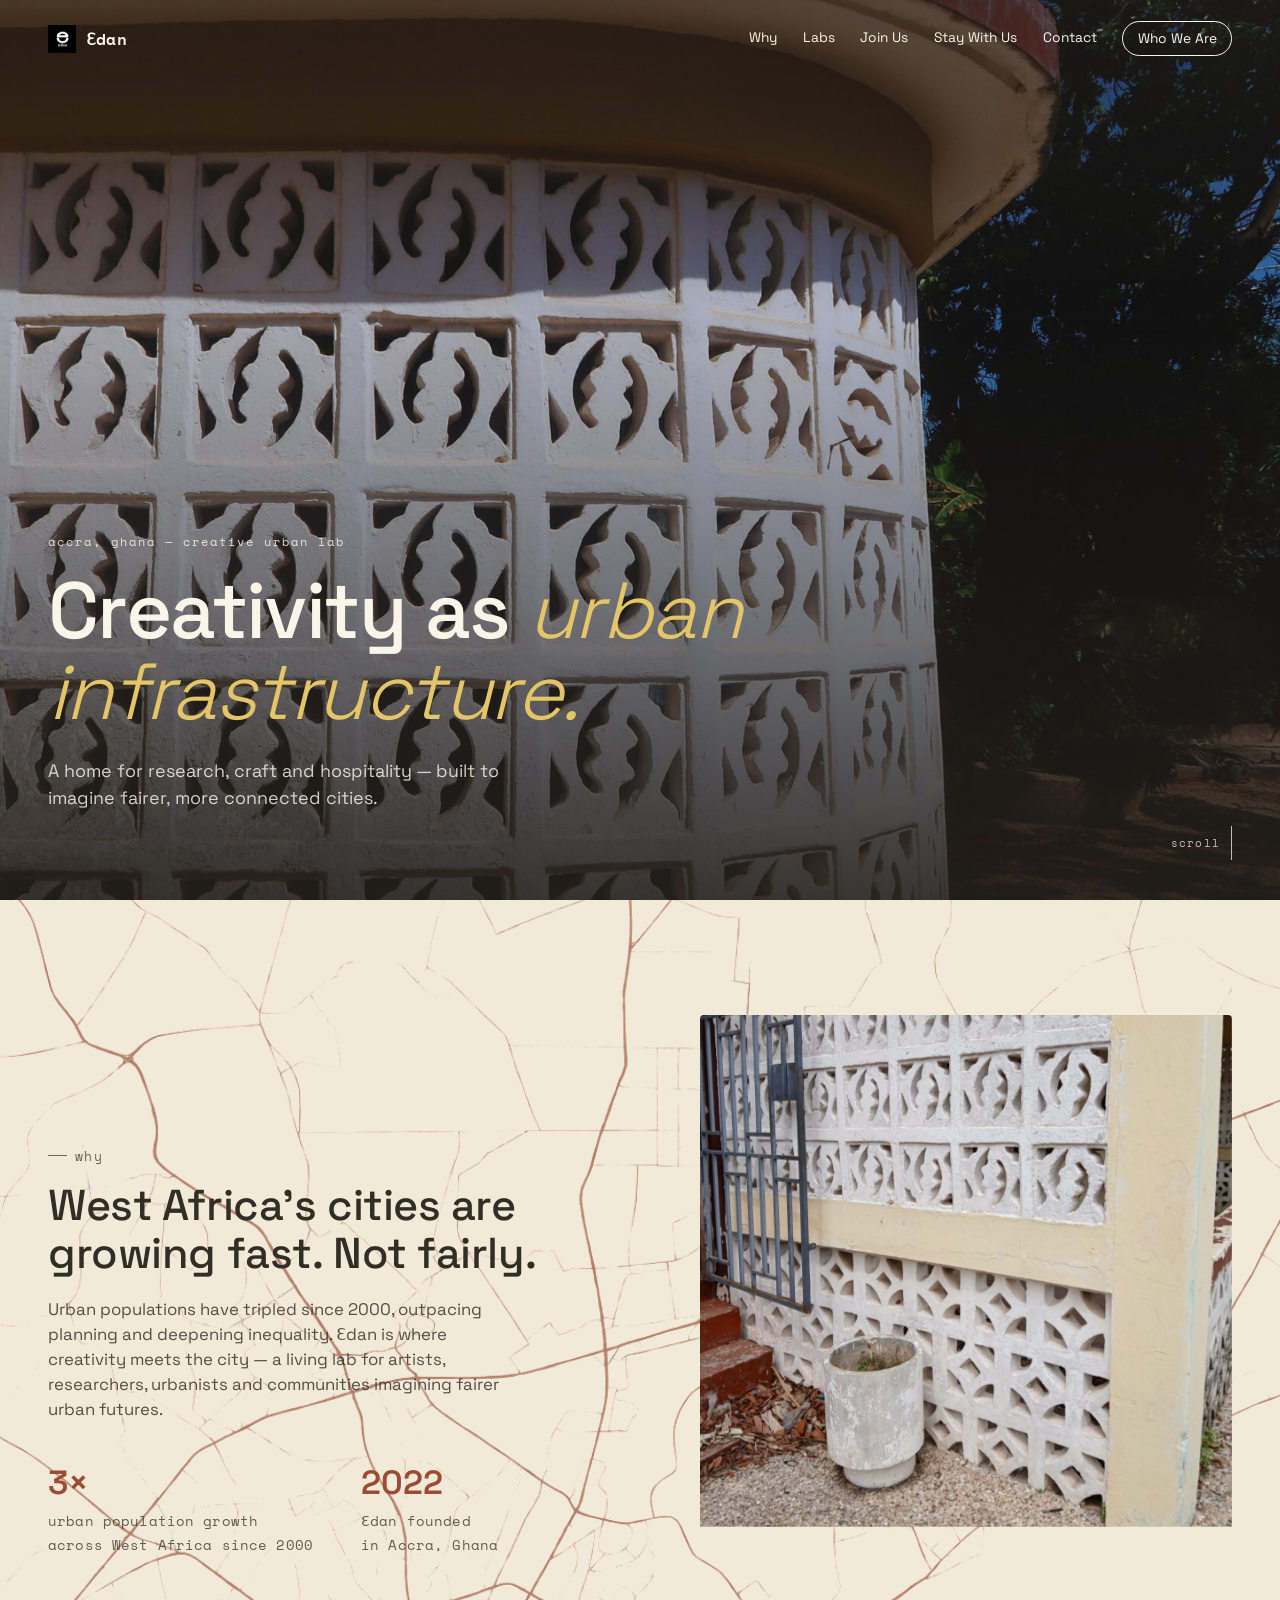
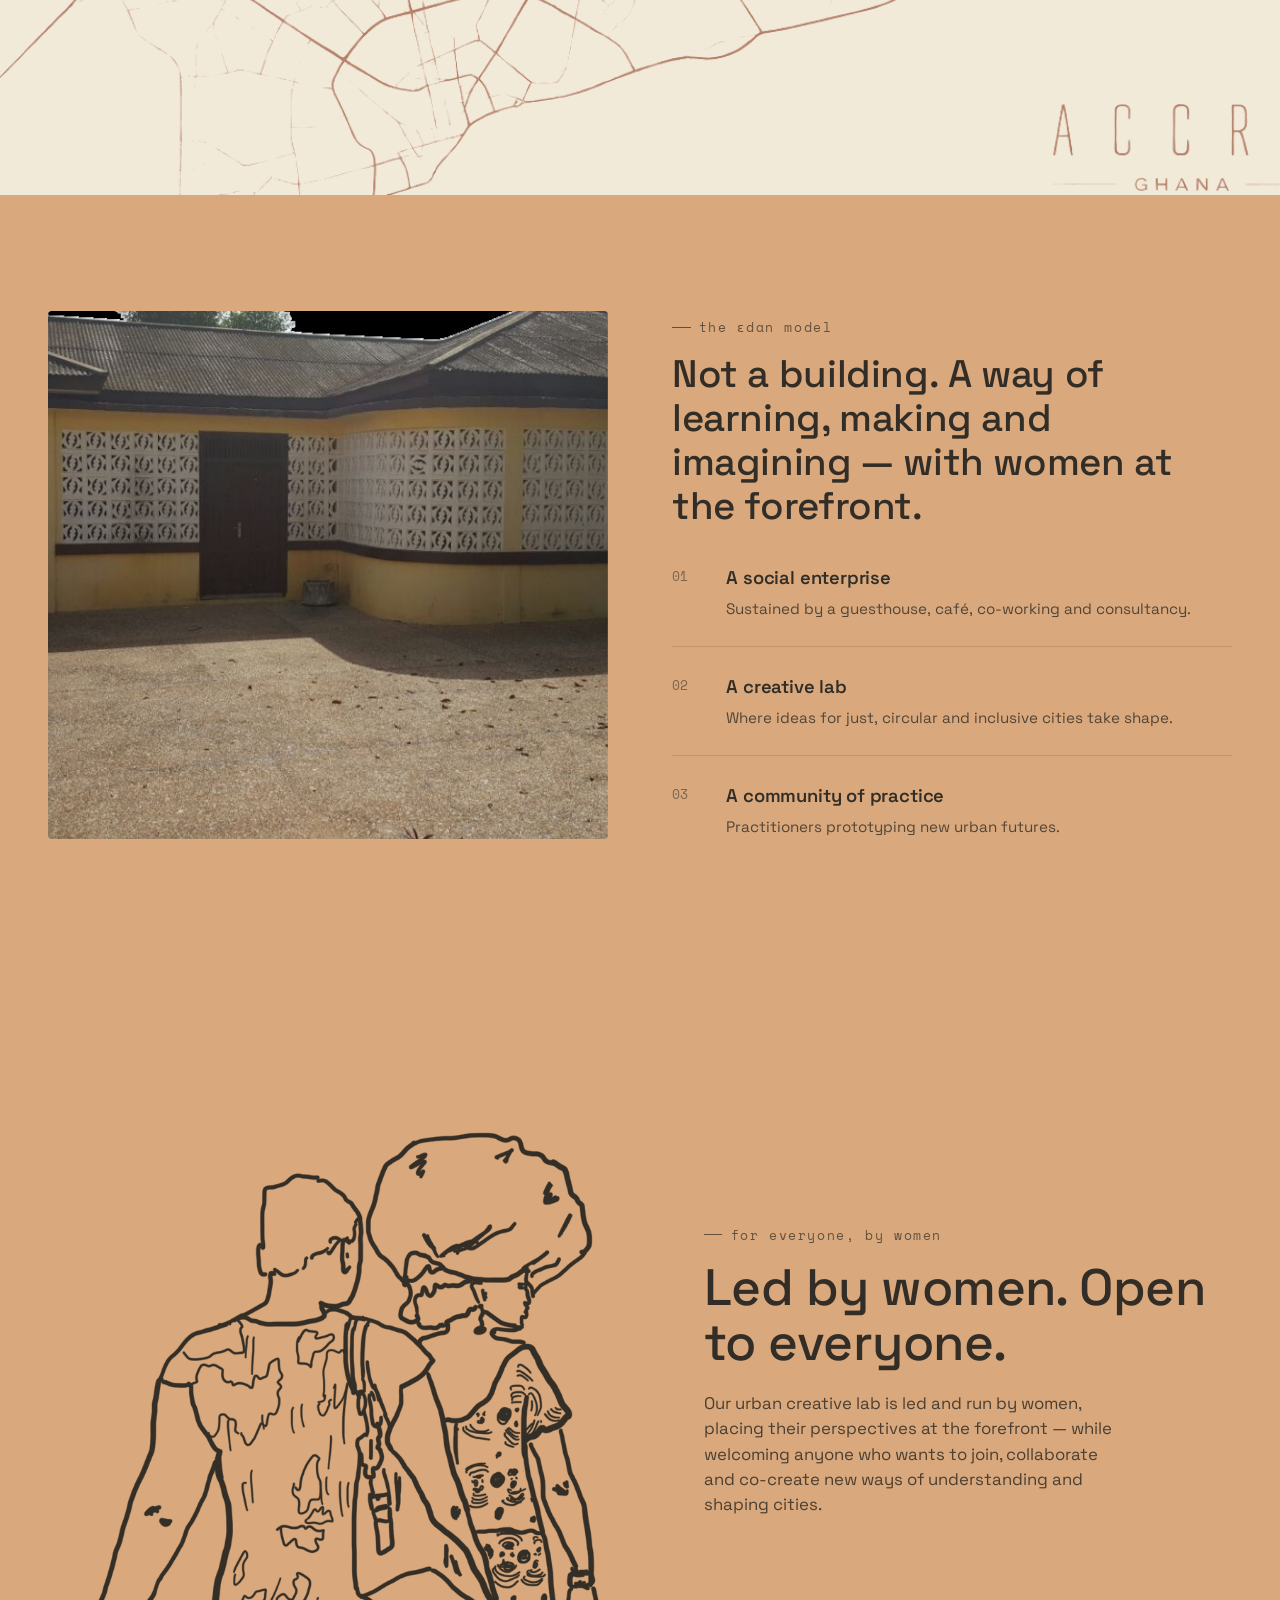
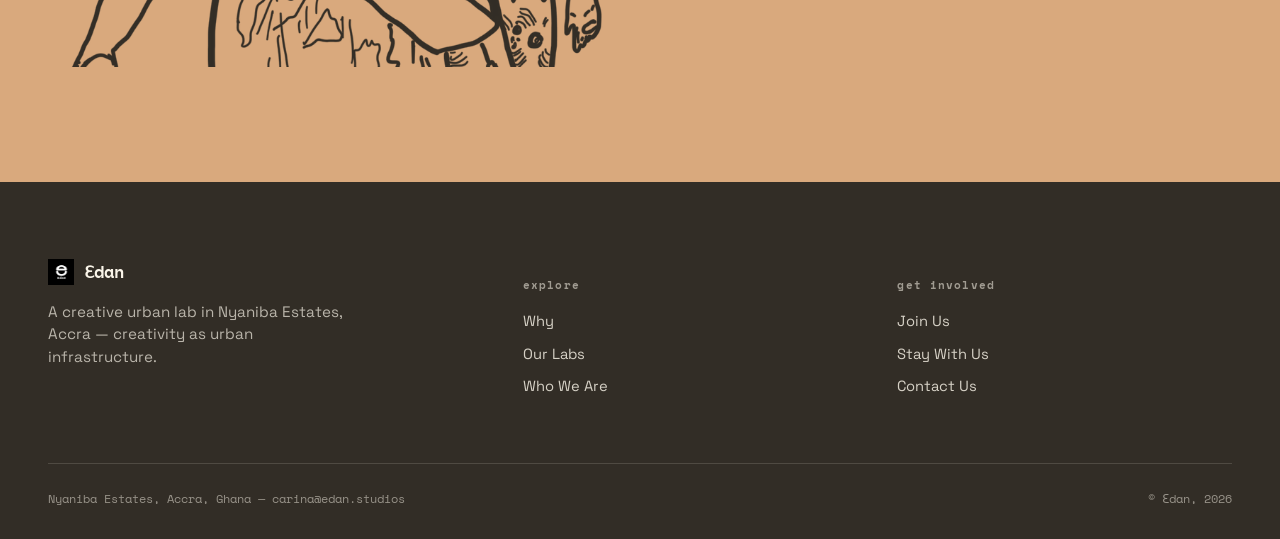
==== index.html @ fe87a318 "Edan" ====
<!DOCTYPE html>
<html lang="en">
<head>
<meta charset="UTF-8">
<meta name="viewport" content="width=device-width, initial-scale=1.0">
<title>Ɛdan — creative urban studio, Accra</title>
<meta name="description" content="Ɛdan is a creative urban lab in Accra, Ghana. Creativity as urban infrastructure.">
<link rel="stylesheet" href="styles.css">
</head>
<body>

  <!-- ============================================
       NAV
       ============================================ -->
  <header class="site-nav" id="siteNav">
    <a href="#top" class="nav-logo">
      <img src="images/logo.png" alt="">
      <span>Ɛdan</span>
    </a>

    <button class="nav-toggle" id="navToggle" aria-label="Open menu" aria-expanded="false">
      <span></span><span></span><span></span>
    </button>

    <nav class="nav-links" id="navLinks">
      <a href="index.html#why">Why</a>
      <a href="labs.html">Labs</a>
      <a href="get-involved.html">Join Us</a>
      <a href="stay.html">Stay With Us</a>
      <a href="contact.html">Contact</a>
      <a href="about.html" class="btn-small">Who We Are</a>
    </nav>
  </header>

  <!-- ============================================
       HERO
       ============================================ -->
  <section class="hero" id="top">
    <div class="hero-media" id="heroMedia">
      <img src="images/breeze-block-hero.jpg" alt="Detail of a white perforated concrete screen block wall at Ɛdan's building in Accra">
    </div>
    <div class="hero-scrim"></div>

    <div class="hero-content">
      <div class="hero-text-panel">
        <span class="hero-eyebrow">Accra, Ghana — creative urban lab</span>
        <h1 class="hero-title">Creativity as <em>urban infrastructure.</em></h1>
        <p class="hero-sub">A home for research, craft and hospitality — built to imagine fairer, more connected cities.</p>
      </div>
    </div>

    <div class="hero-scroll">
      <span>scroll</span>
      <span class="line"></span>
    </div>
  </section>

  <!-- ============================================
       WHY
       ============================================ -->
  <section class="section section-cotton" id="why">
    <div class="why-bg" aria-hidden="true">
      <img src="images/accra-map-lines.png" alt="">
    </div>
    <div class="wrap why-grid">
      <div class="why-content reveal">
        <span class="eyebrow">why</span>
        <h2>West Africa's cities are growing fast. Not fairly.</h2>
        <p>Urban populations have tripled since 2000, outpacing planning and deepening inequality. Ɛdan is where creativity meets the city — a living lab for artists, researchers, urbanists and communities imagining fairer urban futures.</p>

        <div class="stat-row">
          <div class="stat">
            <span class="num">3×</span>
            <span class="label">urban population growth<br>across West Africa since 2000</span>
          </div>
          <div class="stat">
            <span class="num">2022</span>
            <span class="label">Ɛdan founded<br>in Accra, Ghana</span>
          </div>
        </div>
      </div>

      <div class="why-image reveal reveal-delay-1">
        <img class="parallax-img" src="images/breeze-block-detail.jpg" alt="Close-up detail of Ɛdan's perforated concrete screen wall, worn by weather and time">
      </div>
    </div>
  </section>

  <!-- ============================================
       MODEL
       ============================================ -->
  <section class="section section-terracotta model-section" id="model">
    <div class="wrap model-layout">
      <div class="model-visual reveal">
        <img class="parallax-img" src="images/model-guesthouse.jpg" alt="Ɛdan's single-storey guesthouse building, its facade lined with white breeze-block screens">
      </div>

      <div class="model-content">
        <span class="eyebrow">the Ɛdan model</span>
        <h2>Not a building. A way of learning, making and imagining — with women at the forefront.</h2>

        <div class="pillars">
          <div class="pillar reveal reveal-delay-1">
            <span class="pillar-mark">01</span>
            <div>
              <h3>A social enterprise</h3>
              <p>Sustained by a guesthouse, café, co-working and consultancy.</p>
            </div>
          </div>
          <div class="pillar reveal reveal-delay-2">
            <span class="pillar-mark">02</span>
            <div>
              <h3>A creative lab</h3>
              <p>Where ideas for just, circular and inclusive cities take shape.</p>
            </div>
          </div>
          <div class="pillar reveal reveal-delay-3">
            <span class="pillar-mark">03</span>
            <div>
              <h3>A community of practice</h3>
              <p>Practitioners prototyping new urban futures.</p>
            </div>
          </div>
        </div>
      </div>
    </div>
  </section>

  <!-- ============================================
       WOMEN / FOR EVERYONE
       ============================================ -->
  <section class="section women-section" id="women">
    <div class="wrap women-grid">
      <div class="women-figure reveal">
        <img src="images/line-figures.png" alt="Line illustration of two women walking together, in the Ɛdan brand's hand-drawn gold linework style">
      </div>

      <div class="women-text reveal reveal-delay-1">
        <span class="eyebrow">for everyone, by women</span>
        <h2>Led by women. Open to everyone.</h2>
        <p>Our urban creative lab is led and run by women, placing their perspectives at the forefront — while welcoming anyone who wants to join, collaborate and co-create new ways of understanding and shaping cities.</p>
      </div>
    </div>
  </section>

  <footer class="site-footer">
    <div class="wrap">
      <div class="footer-top">
        <div>
          <div class="footer-brand">
            <img src="images/logo.png" alt="">
            <span>Ɛdan</span>
          </div>
          <p>A creative urban lab in Nyaniba Estates, Accra — creativity as urban infrastructure.</p>
        </div>

        <div class="footer-col">
          <h5>explore</h5>
          <a href="index.html#why">Why</a>
          <a href="labs.html">Our Labs</a>
          <a href="about.html">Who We Are</a>
        </div>

        <div class="footer-col">
          <h5>get involved</h5>
          <a href="get-involved.html">Join Us</a>
          <a href="stay.html">Stay With Us</a>
          <a href="contact.html">Contact Us</a>
        </div>
      </div>

      <div class="footer-bottom">
        <span>Nyaniba Estates, Accra, Ghana — carina@edan.studios</span>
        <span>© Ɛdan, 2026</span>
      </div>
    </div>
  </footer>

  <script src="script.js"></script>
</body>
</html>
---- styles.css ----
/* ============================================
   Ɛdan — homepage prototype
   Design tokens
   ============================================ */

@import url('https://fonts.googleapis.com/css2?family=Space+Grotesk:wght@300;400;500;600;700&family=Space+Mono:ital,wght@0,400;0,700;1,400&display=swap');

:root{
  /* colour — muted, earth-leaning, never pure white/black */
  --cotton:      #F2EAD9;   /* base page background */
  --cream:       #FAF5E9;   /* lightest surface, cards on dark sections */
  --terracotta:  #D9A97D;   /* dominant warm section field */
  --terracotta-deep: #C68F63;
  --clay:        #9C4B34;   /* roof-tile rust, sparing accent */
  --indigo:      #57647E;   /* faded indigo, cool counterpoint */
  --indigo-deep: #414C63;
  --mustard:     #E4C567;   /* soft accent, "WHY" / highlight */
  --ink:         #322D26;   /* body text, never pure black */
  --ink-soft:    #55503F;

  --font-display: 'Space Grotesk', sans-serif;
  --font-mono: 'Space Mono', monospace;

  --container: 1400px;
  --container-wide: 1680px;
  --gutter: clamp(1.25rem, 4vw, 3rem);

  --ease: cubic-bezier(.16,.84,.44,1);
}

*, *::before, *::after{ box-sizing: border-box; }

html{
  scroll-behavior: smooth;
}

@media (prefers-reduced-motion: reduce){
  html{ scroll-behavior: auto; }
  *{ animation-duration: 0.001ms !important; animation-iteration-count: 1 !important; transition-duration: 0.001ms !important; scroll-behavior: auto !important; }
}

body{
  margin: 0;
  background: var(--cotton);
  color: var(--ink);
  font-family: var(--font-display);
  font-weight: 400;
  line-height: 1.5;
  -webkit-font-smoothing: antialiased;
  overflow-x: hidden;
}

img{ max-width: 100%; display: block; }

a{ color: inherit; text-decoration: none; }

h1,h2,h3,h4{
  font-family: var(--font-display);
  font-weight: 500;
  margin: 0;
  letter-spacing: -0.01em;
}

p{ margin: 0; }

.eyebrow{
  font-family: var(--font-mono);
  font-size: 0.84rem;
  letter-spacing: 0.12em;
  text-transform: lowercase;
  opacity: 0.7;
  display: inline-flex;
  align-items: center;
  gap: 0.6em;
  margin-bottom: 1.1em;
}
.eyebrow::before{
  content: '';
  width: 1.4em;
  height: 1px;
  background: currentColor;
  display: inline-block;
}

.wrap{
  max-width: var(--container);
  margin: 0 auto;
  padding: 0 var(--gutter);
  position: relative;
}
.wrap.wrap-wide{ max-width: var(--container-wide); }

section{ position: relative; }

/* reveal-on-scroll */
.reveal{
  opacity: 0;
  transform: translateY(28px);
  transition: opacity 0.9s var(--ease), transform 0.9s var(--ease);
}
.reveal.in{
  opacity: 1;
  transform: translateY(0);
}
.reveal-delay-1{ transition-delay: .08s; }
.reveal-delay-2{ transition-delay: .16s; }
.reveal-delay-3{ transition-delay: .24s; }
.reveal-delay-4{ transition-delay: .32s; }

/* ============================================
   Nav
   ============================================ */
.site-nav{
  position: fixed;
  top: 0; left: 0; right: 0;
  z-index: 100;
  padding: 1.3rem var(--gutter);
  display: flex;
  align-items: center;
  justify-content: space-between;
  transition: background 0.4s var(--ease), padding 0.4s var(--ease), box-shadow .4s var(--ease);
}
.site-nav.scrolled{
  background: rgba(242,234,217,0.92);
  backdrop-filter: blur(10px);
  padding: 0.85rem var(--gutter);
  box-shadow: 0 1px 0 rgba(50,45,38,0.08);
}
.nav-logo{
  display: flex;
  align-items: center;
  gap: 0.6rem;
  font-family: var(--font-mono);
  font-weight: 700;
  font-size: 1rem;
  letter-spacing: 0.02em;
  color: var(--cream);
  transition: color .4s var(--ease);
}
.site-nav.scrolled .nav-logo{ color: var(--ink); }
.nav-logo img{ width: 28px; height: 28px; }

.nav-links{
  display: flex;
  align-items: center;
  gap: clamp(1rem, 2vw, 2.2rem);
  font-size: 0.86rem;
  color: var(--cream);
  transition: color .4s var(--ease);
}
.site-nav.scrolled .nav-links{ color: var(--ink-soft); }
.nav-links a{ position: relative; padding-bottom: 2px; }
.nav-links a::after{
  content:'';
  position: absolute; left:0; right:0; bottom: -2px;
  height: 1px; background: currentColor;
  transform: scaleX(0); transform-origin: left;
  transition: transform .35s var(--ease);
}
.nav-links a:hover::after{ transform: scaleX(1); }
.nav-links .btn-small{
  border: 1px solid currentColor;
  padding: 0.4rem 0.9rem;
  border-radius: 999px;
}
.nav-links .btn-small::after{ display:none; }

.nav-toggle{ display:none; }

/* ============================================
   Hero
   ============================================ */
.hero{
  height: 100svh;
  min-height: 560px;
  position: relative;
  display: flex;
  align-items: flex-end;
  overflow: hidden;
  background: var(--ink);
}
.hero-media{
  position: absolute;
  inset: -8% -4%;
  z-index: 0;
}
.hero-media img{
  width: 100%; height: 100%;
  object-fit: cover;
  will-change: transform;
}
.hero-scrim{
  position: absolute; inset: 0;
  background: linear-gradient(180deg, rgba(50,45,38,0.35) 0%, rgba(50,45,38,0.15) 35%, rgba(35,30,24,0.86) 100%);
  z-index: 1;
}
.hero-content{
  position: relative;
  z-index: 2;
  width: 100%;
  padding: 0 var(--gutter) clamp(3rem, 7vw, 5.5rem);
  color: var(--cream);
}
.hero-eyebrow{
  font-family: var(--font-mono);
  font-size: 0.78rem;
  letter-spacing: 0.16em;
  text-transform: lowercase;
  opacity: 0.85;
  margin-bottom: 1.2rem;
  display: block;
}
.hero-title{
  font-size: clamp(2.4rem, 6.2vw, 5.2rem);
  line-height: 1.02;
  font-weight: 500;
  max-width: 16ch;
  letter-spacing: -0.02em;
}
.hero-title em{
  font-style: italic;
  font-weight: 300;
  color: var(--mustard);
}
.hero-sub{
  margin-top: 1.6rem;
  max-width: 42ch;
  font-size: clamp(1rem, 1.4vw, 1.15rem);
  color: rgba(250,245,233,0.82);
}
.hero-scroll{
  position: absolute;
  right: var(--gutter);
  bottom: clamp(1.5rem, 4vw, 2.5rem);
  z-index: 2;
  display: flex;
  align-items: center;
  gap: 0.7rem;
  color: var(--cream);
  font-family: var(--font-mono);
  font-size: 0.7rem;
  letter-spacing: 0.1em;
  opacity: 0.75;
}
.hero-scroll .line{
  width: 1px; height: 34px;
  background: currentColor;
  position: relative;
  overflow: hidden;
}
.hero-scroll .line::after{
  content:'';
  position:absolute; left:0; top:-100%; width:100%; height:100%;
  background: var(--mustard);
  animation: scrollLine 2.1s ease-in-out infinite;
}
@keyframes scrollLine{
  0%{ top:-100%; }
  50%{ top:0; }
  100%{ top:100%; }
}

/* ============================================
   Motif layer (parallax decorative SVG)
   ============================================ */
.motif-layer{
  position: absolute;
  inset: -10% -10%;
  z-index: 0;
  pointer-events: none;
  will-change: transform;
  opacity: 0.5;
}
.motif-layer svg{ width: 100%; height: 100%; }

/* ============================================
   Generic section spacing
   ============================================ */
.section{
  padding: clamp(4.5rem, 9vw, 8rem) 0;
  overflow: hidden;
}
.section-cotton{ background: var(--cotton); }
.section-terracotta{ background: var(--terracotta); color: var(--ink); }
.section-ink{ background: var(--ink); color: var(--cream); }
.section-indigo{ background: var(--indigo); color: var(--cream); }

.section-head{
  max-width: 46rem;
  margin-bottom: clamp(2.5rem, 5vw, 4rem);
}
.section-head reveal{ margin: 0 auto; }
.section-head h2{
  font-size: clamp(1.8rem, 3.4vw, 2.7rem);
  line-height: 1.12;
}
.section-head p{
  margin-top: 1.1rem;
  font-size: 1.05rem;
  max-width: 42ch;
  opacity: 0.82;
}

/* ============================================
   Why section
   ============================================ */
.why-grid{
  display: grid;
  grid-template-columns: 1.05fr 0.95fr;
  gap: clamp(2rem, 5vw, 4rem);
  align-items: center;
}
.why-image{
  position: relative;
  border-radius: 4px;
  overflow: hidden;
  aspect-ratio: 4/5;
}
.why-image img{ width:100%; height:100%; object-fit: cover; }

/* reusable scroll-parallax treatment — add class="parallax-img" to any <img>
   inside a position:relative + overflow:hidden container to get this effect */
.parallax-img{
  position: absolute;
  inset: -12% 0;
  width: 100%;
  height: 124%;
  object-fit: cover;
  will-change: transform;
}
.stat-row{
  display: flex;
  gap: clamp(1.5rem, 4vw, 3rem);
  margin-top: 2.2rem;
  flex-wrap: wrap;
}
.stat{
  font-family: var(--font-mono);
}
.stat .num{
  display:block;
  font-family: var(--font-display);
  font-size: 2.1rem;
  font-weight: 600;
  color: var(--clay);
}
.stat .label{ font-size: 0.86rem; opacity: 0.75; letter-spacing: 0.01em; line-height: 1.4; }

.why-content h2{
  font-size: clamp(1.8rem, 3.4vw, 2.7rem);
  line-height: 1.12;
}
.why-content > p{
  margin-top: 1.2rem;
  font-size: 1.05rem;
  max-width: 42ch;
  opacity: 0.82;
}

.why-bg{
  position: absolute;
  inset: 0;
  z-index: 0;
  overflow: hidden;
  pointer-events: none;
}
.why-bg img{
  width: 100%;
  height: 100%;
  object-fit: cover;
  object-position: center;
  opacity: 0.6;
}
#why .wrap{ position: relative; z-index: 1; }

/* ============================================
   Model / pillars
   ============================================ */
.model-section{ position: relative; }

.model-layout{
  display: grid;
  grid-template-columns: 1fr 1fr;
  gap: clamp(2rem, 5vw, 4rem);
  align-items: stretch;
}

.model-visual{
  position: relative;
  overflow: hidden;
  border-radius: 4px;
  min-height: 420px;
  display: flex;
  align-items: center;
  justify-content: center;
}

.model-content h2{
  font-size: clamp(1.7rem, 3vw, 2.4rem);
  line-height: 1.15;
  margin-bottom: 2.2rem;
  max-width: 22ch;
}

.pillars{
  display: flex;
  flex-direction: column;
  gap: 1.6rem;
}
.pillar{
  display: grid;
  grid-template-columns: 2.4rem 1fr;
  gap: 1rem;
  padding-bottom: 1.6rem;
  border-bottom: 1px solid rgba(50,45,38,0.16);
}
.pillar:last-child{ border-bottom: none; padding-bottom: 0; }
.pillar-mark{
  font-family: var(--font-mono);
  font-size: 0.8rem;
  opacity: 0.55;
  padding-top: 0.2rem;
}
.pillar h3{ font-size: 1.15rem; font-weight: 600; margin-bottom: 0.4rem; }
.pillar p{ font-size: 0.95rem; opacity: 0.8; }

/* ============================================
   Labs
   ============================================ */
.labs-section{ background: var(--cotton); }
.lab-row{
  display: grid;
  grid-template-columns: 0.9fr 1.1fr;
  gap: clamp(2rem, 5vw, 4rem);
  align-items: center;
  padding: clamp(2.5rem, 5vw, 4rem) 0;
  border-top: 1px solid rgba(50,45,38,0.14);
  position: relative;
}
.lab-row:first-of-type{ border-top: none; }
.lab-row:nth-of-type(even) .lab-visual{ order: 2; }
.lab-index{
  font-family: var(--font-mono);
  font-size: 0.75rem;
  opacity: 0.5;
  margin-bottom: 0.8rem;
  display: block;
}
.lab-row h3{
  font-size: clamp(1.4rem, 2.4vw, 1.9rem);
  margin-bottom: 0.8rem;
}
.lab-row p{ font-size: 1rem; opacity: 0.8; max-width: 40ch; }
.lab-link{
  display: inline-flex;
  align-items: center;
  gap: 0.5rem;
  margin-top: 1.3rem;
  font-family: var(--font-mono);
  font-size: 0.8rem;
  border-bottom: 1px solid currentColor;
  padding-bottom: 2px;
}
.lab-visual{
  position: relative;
  aspect-ratio: 5/4;
  border-radius: 4px;
  overflow: hidden;
  background: var(--cream);
}
.lab-visual .motif-layer{ opacity: 0.9; inset: 0; }
.lab-visual .motif-inner{
  position: absolute; inset: 0;
  display: flex; align-items: center; justify-content: center;
}
.motif-num{
  font-family: var(--font-mono);
  font-size: clamp(3.5rem, 9vw, 5.5rem);
  font-weight: 700;
  color: var(--ink);
  opacity: 0.08;
}

/* Labs teaser grid (homepage only — full rows live on labs.html) */
.labs-teaser-grid{
  display: grid;
  grid-template-columns: repeat(4, 1fr);
  gap: 1.2rem;
  margin-bottom: 2rem;
}
.labs-teaser-item{
  display: block;
  padding: 1.5rem;
  border: 1px solid rgba(50,45,38,0.16);
  border-radius: 4px;
  transition: background 0.3s var(--ease), border-color 0.3s var(--ease);
}
.labs-teaser-item:hover{
  background: var(--cream);
  border-color: rgba(50,45,38,0.3);
}
.labs-teaser-mark{
  font-family: var(--font-mono);
  font-size: 0.75rem;
  opacity: 0.5;
  display: block;
  margin-bottom: 0.7rem;
}
.labs-teaser-item h4{ font-size: 1.05rem; margin-bottom: 0.4rem; }
.labs-teaser-item p{ font-size: 0.88rem; opacity: 0.75; }

/* ============================================
   Women / everyone
   ============================================ */
.women-section{
  background: var(--terracotta);
  position: relative;
}
.women-grid{
  display: grid;
  grid-template-columns: 1.15fr 1fr;
  align-items: center;
  gap: clamp(2rem, 5vw, 3rem);
}
.women-figure{
  position: relative;
  display: flex;
  justify-content: center;
}
.women-figure img{ width: 100%; }
.women-text h2{
  font-size: clamp(2rem, 4vw, 3.2rem);
  line-height: 1.08;
}
.women-text p{
  margin-top: 1.3rem;
  font-size: 1.05rem;
  max-width: 38ch;
  opacity: 0.85;
}

/* ============================================
   Spaces
   ============================================ */
.spaces-grid{
  display: grid;
  grid-template-columns: repeat(4, 1fr);
  gap: 1.1rem;
}
.space-card{
  position: relative;
  border-radius: 4px;
  overflow: hidden;
  aspect-ratio: 3/4;
  background: var(--ink);
}
.space-card img{
  width: 100%; height: 100%; object-fit: cover;
  transition: transform 1.1s var(--ease);
}
.space-card:hover img{ transform: scale(1.06); }
.space-card .space-scrim{
  position: absolute; inset: 0;
  background: linear-gradient(180deg, rgba(50,45,38,0) 40%, rgba(35,30,24,0.85) 100%);
}
.space-card .space-label{
  position: absolute; left: 0; right: 0; bottom: 0;
  padding: 1.1rem;
  color: var(--cream);
}
.space-card .space-label .tag{
  font-family: var(--font-mono);
  font-size: 0.68rem;
  opacity: 0.75;
  display:block;
  margin-bottom: 0.3rem;
}
.space-card .space-label h4{ font-size: 1.05rem; }

/* ============================================
   Circle — "we are circular by design"
   Base rules = safe simple mobile version.
   The elaborate editorial treatment (thread line, oversized
   type, overlapping detail photo) is desktop-only, in the
   min-width: 901px block below.
   ============================================ */
.circle-section{
  background: var(--ink);
  color: var(--cream);
}

.circle-wrap-v2{
  display: flex;
  flex-direction: column;
  gap: 2rem;
}

.circle-kicker{
  font-family: var(--font-mono);
  font-size: 0.78rem;
  letter-spacing: 0.12em;
  text-transform: lowercase;
  opacity: 0.6;
}

.circle-visual{ position: relative; }
.circle-photo{
  position: relative;
  aspect-ratio: 1/1;
  max-width: 320px;
  margin: 0 auto;
  border-radius: 50%;
  overflow: hidden;
}
.circle-photo img{
  width: 100%; height: 100%;
  object-fit: cover;
  filter: saturate(0.9) brightness(0.9);
}
.circle-photo-ring{ display: none; }
.circle-photo-detail{ display: none; }
.circle-thread{ display: none; }

.circle-heading{ text-align: center; }
.circle-heading .line-small{
  display: block;
  font-size: 1.1rem;
  opacity: 0.85;
}
.circle-heading .line-huge{
  display: block;
  font-size: clamp(2.6rem, 11vw, 3.6rem);
  font-weight: 600;
  color: var(--mustard);
  line-height: 1;
  margin: 0.15em 0;
}
.circle-heading .line-italic{ font-style: italic; font-weight: 300; }

.circle-manifesto{ text-align: center; margin-top: 1.4rem; }
.circle-manifesto p{
  font-size: 1.05rem;
  opacity: 0.85;
  margin-bottom: 0.35rem;
}

.circle-tagline{
  text-align: center;
  margin-top: 1.2rem;
  font-size: 0.95rem;
  font-style: italic;
  opacity: 0.65;
}

.circle-cta{
  text-align: center;
  margin-top: 1.6rem;
  font-family: var(--font-mono);
  font-size: 0.85rem;
  letter-spacing: 0.03em;
}
.circle-cta span{ color: var(--mustard); margin: 0 0.4em; }

/* ============================================
   Circle — desktop-only editorial treatment
   ============================================ */
@media (min-width: 901px){
  .circle-wrap-v2{
    position: relative;
    display: grid;
    grid-template-columns: 0.85fr 1.15fr;
    align-items: center;
    gap: 2rem;
    padding-top: 3rem;
  }
  .circle-kicker{
    position: absolute;
    top: 0; left: 0;
  }

  .circle-photo{
    max-width: 440px;
    margin: 0;
  }
  .circle-photo-ring{
    display: block;
    position: absolute;
    inset: -16px;
    width: calc(100% + 32px);
    height: calc(100% + 32px);
    pointer-events: none;
  }
  .circle-photo-ring circle{
    fill: none;
    stroke: var(--mustard);
    stroke-width: 1.4;
    stroke-dasharray: 2 7;
    opacity: 0.75;
  }
  .circle-photo-detail{
    display: block;
    position: absolute;
    width: 128px;
    height: 128px;
    object-fit: cover;
    border-radius: 6px;
    border: 4px solid var(--ink);
    bottom: -28px;
    right: 6%;
    transform: rotate(-5deg);
    box-shadow: 0 16px 28px rgba(20,16,12,0.4);
  }
  .circle-thread{
    display: block;
    position: absolute;
    top: -60px;
    left: 62%;
    width: 360px;
    height: 360px;
    pointer-events: none;
  }
  .circle-thread path{
    fill: none;
    stroke: var(--mustard);
    stroke-width: 1.1;
    opacity: 0.55;
  }
  .circle-thread text{
    font-family: var(--font-mono);
    font-size: 7px;
    letter-spacing: 0.05em;
    fill: var(--mustard);
    opacity: 0.85;
  }

  .circle-copy{
    position: relative;
    z-index: 2;
    margin-left: -70px;
  }
  .circle-heading{ text-align: left; }
  .circle-heading .line-small{ font-size: 1.35rem; }
  .circle-heading .line-huge{
    font-size: clamp(4.5rem, 8.5vw, 7rem);
    margin: 0.05em 0;
  }
  .circle-manifesto{ text-align: left; margin-top: 1.8rem; }
  .circle-manifesto p{ font-size: 1.2rem; }
  .circle-tagline{ text-align: left; margin-top: 1.4rem; font-size: 1rem; }
  .circle-cta{ text-align: left; margin-top: 1.8rem; font-size: 0.9rem; }
}

/* ============================================
   Doorways / get involved
   ============================================ */
.doors-grid{
  display: grid;
  grid-template-columns: repeat(3, 1fr);
  gap: 1px;
  background: rgba(50,45,38,0.14);
  border: 1px solid rgba(50,45,38,0.14);
}
.door-card{
  background: var(--cotton);
  padding: clamp(1.6rem, 3vw, 2.2rem);
  min-height: 190px;
  display: flex;
  flex-direction: column;
  justify-content: space-between;
  transition: background 0.35s var(--ease);
}
.door-card:hover{ background: var(--cream); }
.door-card .door-top{
  display: flex;
  justify-content: space-between;
  align-items: flex-start;
}
.door-card .door-mark{
  font-family: var(--font-mono);
  font-size: 0.7rem;
  opacity: 0.5;
}
.door-card .door-arrow{
  font-size: 1.1rem;
  transition: transform 0.3s var(--ease);
}
.door-card:hover .door-arrow{ transform: translate(3px,-3px); }
.door-card h4{ font-size: 1.15rem; margin-top: 1.4rem; }
.door-card p{ font-size: 0.88rem; opacity: 0.72; margin-top: 0.5rem; }
.door-card .door-tag{
  font-family: var(--font-mono);
  font-size: 0.66rem;
  opacity: 0.55;
  margin-top: 0.9rem;
  display: block;
}

/* ============================================
   Founder / community
   ============================================ */
.founder-section{
  background: var(--terracotta-deep);
}
.founder-layout{
  display: grid;
  grid-template-columns: 0.7fr 1.3fr;
  gap: clamp(2rem, 5vw, 4rem);
  align-items: center;
}
.founder-photo{
  position: relative;
  aspect-ratio: 1/1;
  border-radius: 4px;
  overflow: hidden;
  background: var(--ink);
}
.founder-photo img{
  width: 100%; height: 100%; object-fit: cover;
  object-position: top center;
}
.founder-text .eyebrow{ opacity: 0.7; }
.founder-text h2{ font-size: clamp(1.7rem, 3vw, 2.3rem); }
.founder-text p{ margin-top: 1.1rem; font-size: 1.02rem; max-width: 50ch; opacity: 0.85; }

.friends-strip{
  margin-top: clamp(3rem, 6vw, 4.5rem);
  padding-top: clamp(2rem, 4vw, 2.5rem);
  border-top: 1px solid rgba(50,45,38,0.18);
}
.friends-strip .eyebrow{ opacity: 0.6; }
.friends-list{
  display: flex;
  flex-wrap: wrap;
  gap: 0.6rem 1rem;
  font-family: var(--font-mono);
  font-size: 0.82rem;
  opacity: 0.75;
}
.friends-list span::after{
  content: '·';
  margin-left: 1rem;
  opacity: 0.5;
}
.friends-list span:last-child::after{ content: none; }

/* ============================================
   Footer
   ============================================ */
.site-footer{
  background: var(--ink);
  color: var(--cream);
  padding: clamp(3rem, 6vw, 5rem) 0 2rem;
}
.footer-top{
  display: grid;
  grid-template-columns: 1.3fr 1fr 1fr;
  gap: 2.5rem;
  padding-bottom: clamp(2.5rem, 5vw, 3.5rem);
  border-bottom: 1px solid rgba(250,245,233,0.14);
}
.footer-brand{
  display: flex;
  align-items: center;
  gap: 0.6rem;
  font-family: var(--font-mono);
  font-weight: 700;
  font-size: 1.05rem;
  margin-bottom: 1rem;
}
.footer-brand img{ width: 26px; height: 26px; }
.footer-top p{ opacity: 0.68; font-size: 0.95rem; max-width: 30ch; }
.footer-col h5{
  font-family: var(--font-mono);
  font-size: 0.7rem;
  letter-spacing: 0.1em;
  opacity: 0.55;
  margin-bottom: 1rem;
  text-transform: lowercase;
}
.footer-col a, .footer-col p{
  display: block;
  font-size: 0.92rem;
  opacity: 0.82;
  margin-bottom: 0.65rem;
}
.footer-col a:hover{ opacity: 1; text-decoration: underline; }
.footer-bottom{
  display: flex;
  justify-content: space-between;
  padding-top: 1.6rem;
  font-family: var(--font-mono);
  font-size: 0.72rem;
  opacity: 0.5;
  flex-wrap: wrap;
  gap: 0.6rem;
}

/* ============================================
   Pricing cards (Join Us)
   ============================================ */
.pricing-grid{
  display: grid;
  grid-template-columns: repeat(2, 1fr);
  gap: clamp(1.2rem, 2.5vw, 1.8rem);
  max-width: 44rem;
  margin: 0 auto;
}
.pricing-card{
  background: var(--cream);
  border: 1px solid rgba(50,45,38,0.16);
  border-radius: 4px;
  padding: clamp(1.4rem, 2.5vw, 1.8rem);
}
.pricing-card h3{ font-size: 1.15rem; font-weight: 600; margin-bottom: 0.3rem; text-transform: lowercase; }
.pricing-card .price{
  font-family: var(--font-display);
  font-size: 1.85rem;
  font-weight: 600;
  color: var(--clay);
  line-height: 1;
  margin-top: 0.6rem;
  display: block;
}
.pricing-card .price-period{
  font-family: var(--font-mono);
  font-size: 0.75rem;
  opacity: 0.6;
  display: block;
  margin-bottom: 1rem;
}
.pricing-card .desc{ font-size: 0.88rem; line-height: 1.6; opacity: 0.8; margin-bottom: 1.3rem; }
.pricing-card .btn-signup{
  display: inline-block;
  border: 1px solid var(--ink);
  padding: 0.6rem 1.3rem;
  border-radius: 999px;
  font-family: var(--font-mono);
  font-size: 0.78rem;
  margin-bottom: 1.3rem;
  transition: background 0.3s var(--ease), color 0.3s var(--ease);
}
.pricing-card .btn-signup:hover{ background: var(--ink); color: var(--cream); }
.pricing-card .perks{
  border-top: 1px solid rgba(50,45,38,0.14);
  padding-top: 0.9rem;
  list-style: none;
  margin: 0;
}
.pricing-card .perks li{
  font-size: 0.84rem;
  opacity: 0.82;
  margin-bottom: 0.45rem;
  padding-left: 1.2rem;
  position: relative;
}
.pricing-card .perks li::before{
  content: '✓';
  position: absolute;
  left: 0;
  color: var(--clay);
}
.pricing-head{
  max-width: 30rem;
  margin-left: auto;
  margin-right: auto;
  margin-bottom: clamp(2rem, 4vw, 3rem);
  text-align: center;
}
.pricing-head .eyebrow{ display: flex; justify-content: center; }
.pricing-head h2{ font-size: clamp(1.5rem, 2.2vw, 2rem); }

/* Access list (bulleted, Join Us / info pages) */
.access-list{ list-style: none; margin: 0; padding: 0; max-width: 42rem; }
.access-list li{
  font-size: 1rem;
  opacity: 0.85;
  margin-bottom: 1rem;
  padding-left: 1.4rem;
  position: relative;
  line-height: 1.6;
}
.access-list li::before{
  content: '•';
  position: absolute;
  left: 0;
  color: var(--clay);
}
/* Prose block — plain paragraphs of body copy, reused across info pages */
.prose-block{
  font-size: 1.02rem;
  line-height: 1.75;
  opacity: 0.88;
  max-width: 42rem;
}
.prose-block p{ margin-bottom: 1.2rem; }
.prose-block p:last-child{ margin-bottom: 0; }

.note-italic{
  margin-top: 2rem;
  opacity: 0.8;
  max-width: 42rem;
  font-style: italic;
}

.page-top-padding{ padding-top: clamp(7rem, 12vw, 10rem); }

/* Full-bleed image — breaks out of .wrap's max-width/padding to run edge to edge */
.full-bleed-image{
  width: 100%;
  height: clamp(240px, 32vw, 440px);
  overflow: hidden;
  margin-bottom: clamp(2.5rem, 5vw, 4rem);
}
.full-bleed-image img{
  width: 100%;
  height: 100%;
  object-fit: cover;
  object-position: center 35%;
  display: block;
}

/* ============================================
   Collage hero — hand-drawn linework + real photo overlapping,
   echoing the client's own established visual signature
   ============================================ */
.collage-hero{
  position: relative;
  max-width: 480px;
  aspect-ratio: 4/3.4;
}
.collage-hero svg{
  position: absolute;
  inset: 0;
  width: 100%;
  height: 100%;
}
.collage-photo-inset{
  position: absolute;
  width: 54%;
  aspect-ratio: 3/4;
  object-fit: cover;
  top: 22%;
  left: 18%;
  border: 6px solid var(--cream);
  box-shadow: 0 20px 36px rgba(20,16,12,0.35);
}

/* ============================================
   Responsive
   ============================================ */
@media (max-width: 900px){
  .why-grid, .women-grid, .founder-layout, .model-layout{
    grid-template-columns: 1fr;
  }
  .why-image{ order: -1; }
  .model-visual{ order: -1; min-height: 280px; }
  .founder-photo{ max-width: 260px; }
  .lab-row{ grid-template-columns: 1fr; }
  .lab-row:nth-of-type(even) .lab-visual{ order: -1; }
  .spaces-grid{ grid-template-columns: repeat(2, 1fr); }
  .doors-grid{ grid-template-columns: repeat(2, 1fr); }
  .footer-top{ grid-template-columns: 1fr 1fr; row-gap: 2rem; }
  .labs-teaser-grid{ grid-template-columns: repeat(2, 1fr); }
  .pricing-grid{ grid-template-columns: 1fr; max-width: 24rem; }
}

@media (max-width: 620px){
  .nav-links{
    position: fixed;
    top: 0; right: 0;
    height: 100vh;
    width: 100%;
    background: var(--ink);
    color: var(--cream) !important;
    flex-direction: column;
    justify-content: center;
    align-items: center;
    padding: 2rem;
    gap: 2.4rem;
    font-size: 1.25rem;
    transform: translateX(100%);
    transition: transform .5s var(--ease);
    z-index: 90;
  }
  .nav-links.open{ transform: translateX(0); }
  /* mobile menu is always dark + cream text, regardless of scroll state on the page behind it */
  .site-nav.scrolled .nav-links{ color: var(--cream); }
  .nav-toggle{
    display: block;
    z-index: 101;
    background: none;
    border: none;
    color: var(--cream);
    width: 26px; height: 20px;
    position: relative;
    cursor: pointer;
  }
  .site-nav.scrolled .nav-toggle{ color: var(--ink); }
  /* while the mobile menu is open, the bar behind it must never switch to the scrolled/cream look */
  .site-nav.menu-open{ background: transparent !important; box-shadow: none !important; }
  .site-nav.menu-open .nav-logo,
  .site-nav.menu-open .nav-toggle{ color: var(--cream) !important; }
  .nav-toggle span{
    position: absolute; left:0; right:0; height:1.5px; background: currentColor;
    transition: transform .3s var(--ease), opacity .3s var(--ease);
  }
  .nav-toggle span:nth-child(1){ top:0; }
  .nav-toggle span:nth-child(2){ top:50%; transform: translateY(-50%); }
  .nav-toggle span:nth-child(3){ bottom:0; }
  .nav-toggle.open span:nth-child(1){ transform: translateY(9px) rotate(45deg); }
  .nav-toggle.open span:nth-child(2){ opacity: 0; }
  .nav-toggle.open span:nth-child(3){ transform: translateY(-9px) rotate(-45deg); }

  .spaces-grid{ grid-template-columns: 1fr 1fr; }
  .doors-grid{ grid-template-columns: 1fr; }
  .footer-top{ grid-template-columns: 1fr; }
  .labs-teaser-grid{ grid-template-columns: 1fr; }

  /* hero: centered content instead of bottom-anchored, needs its own contrast treatment */
  .hero{ align-items: center; }
  .hero-content{ padding-bottom: 0; }
  .hero-scrim{
    background: radial-gradient(120% 90% at 50% 48%, rgba(35,30,24,0.55) 0%, rgba(35,30,24,0.3) 55%, rgba(35,30,24,0.18) 100%);
  }
  .hero-media img{ opacity: 0.55; }
}
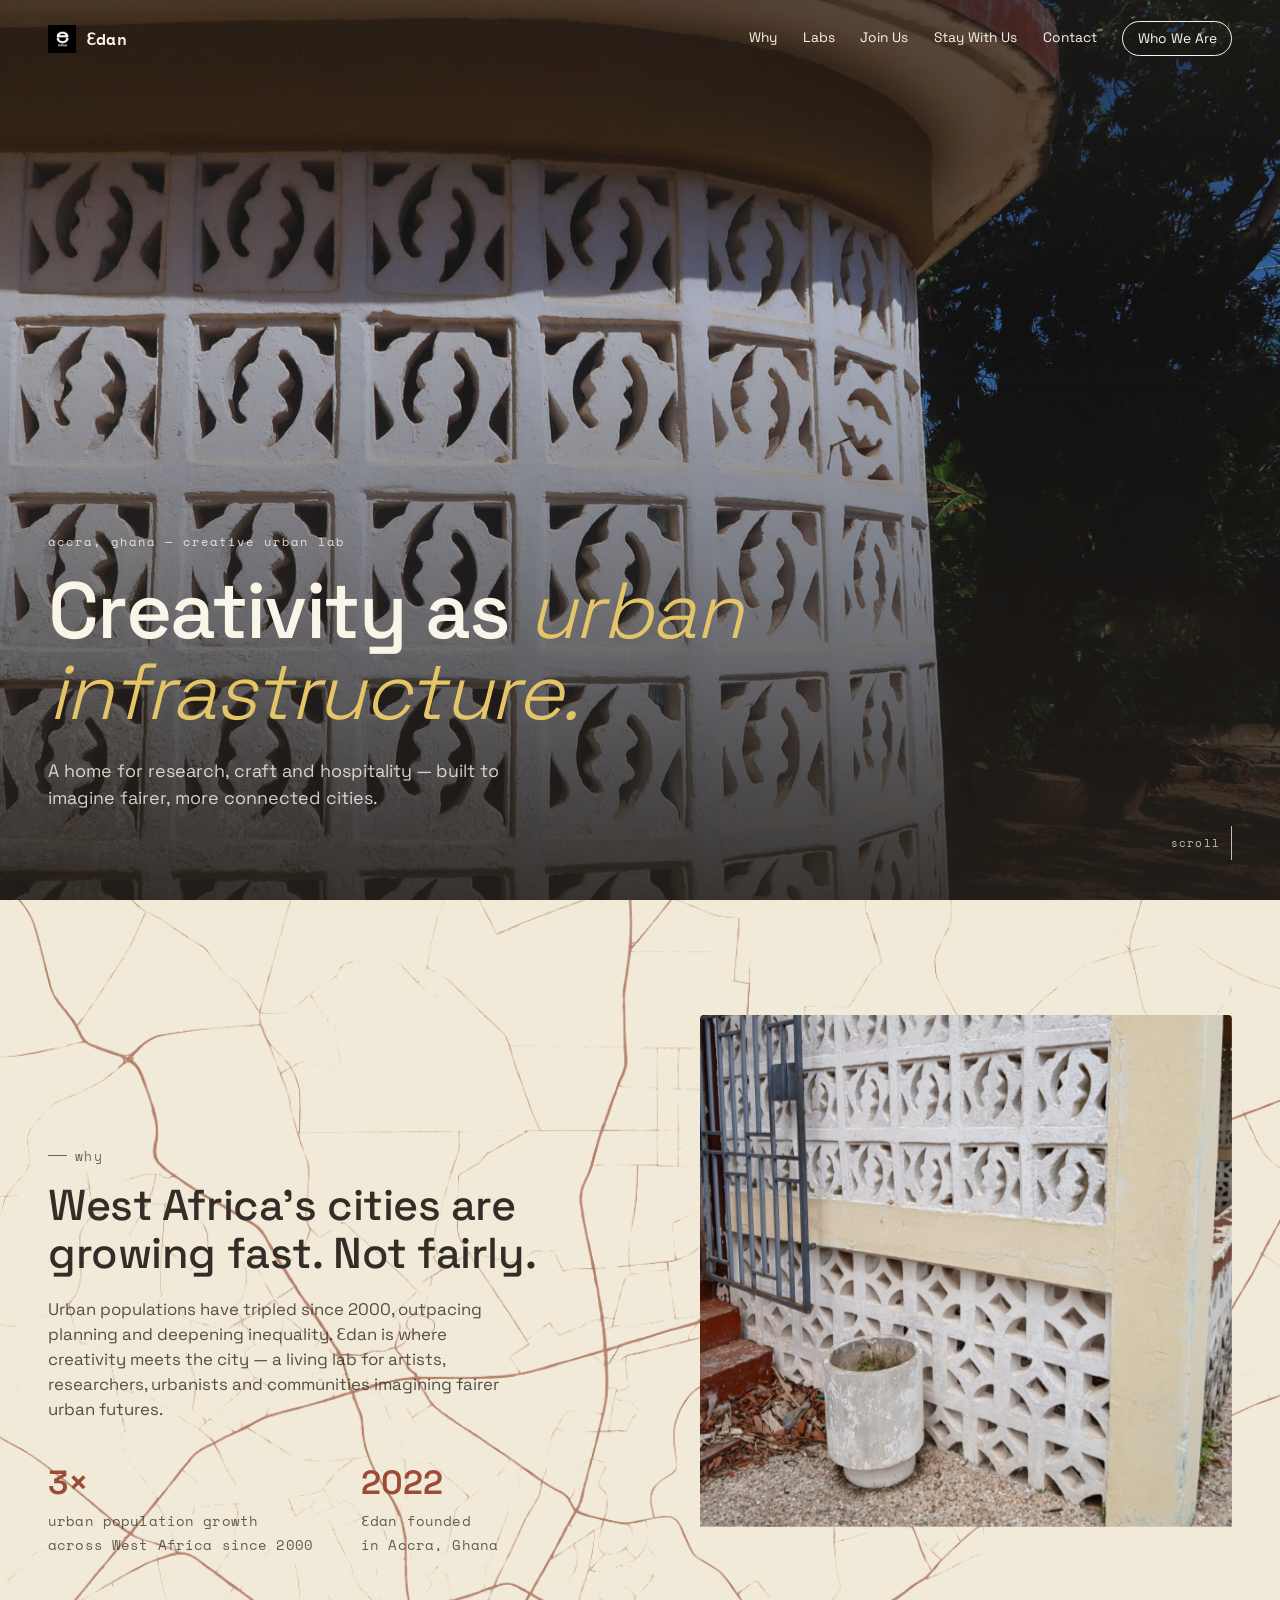
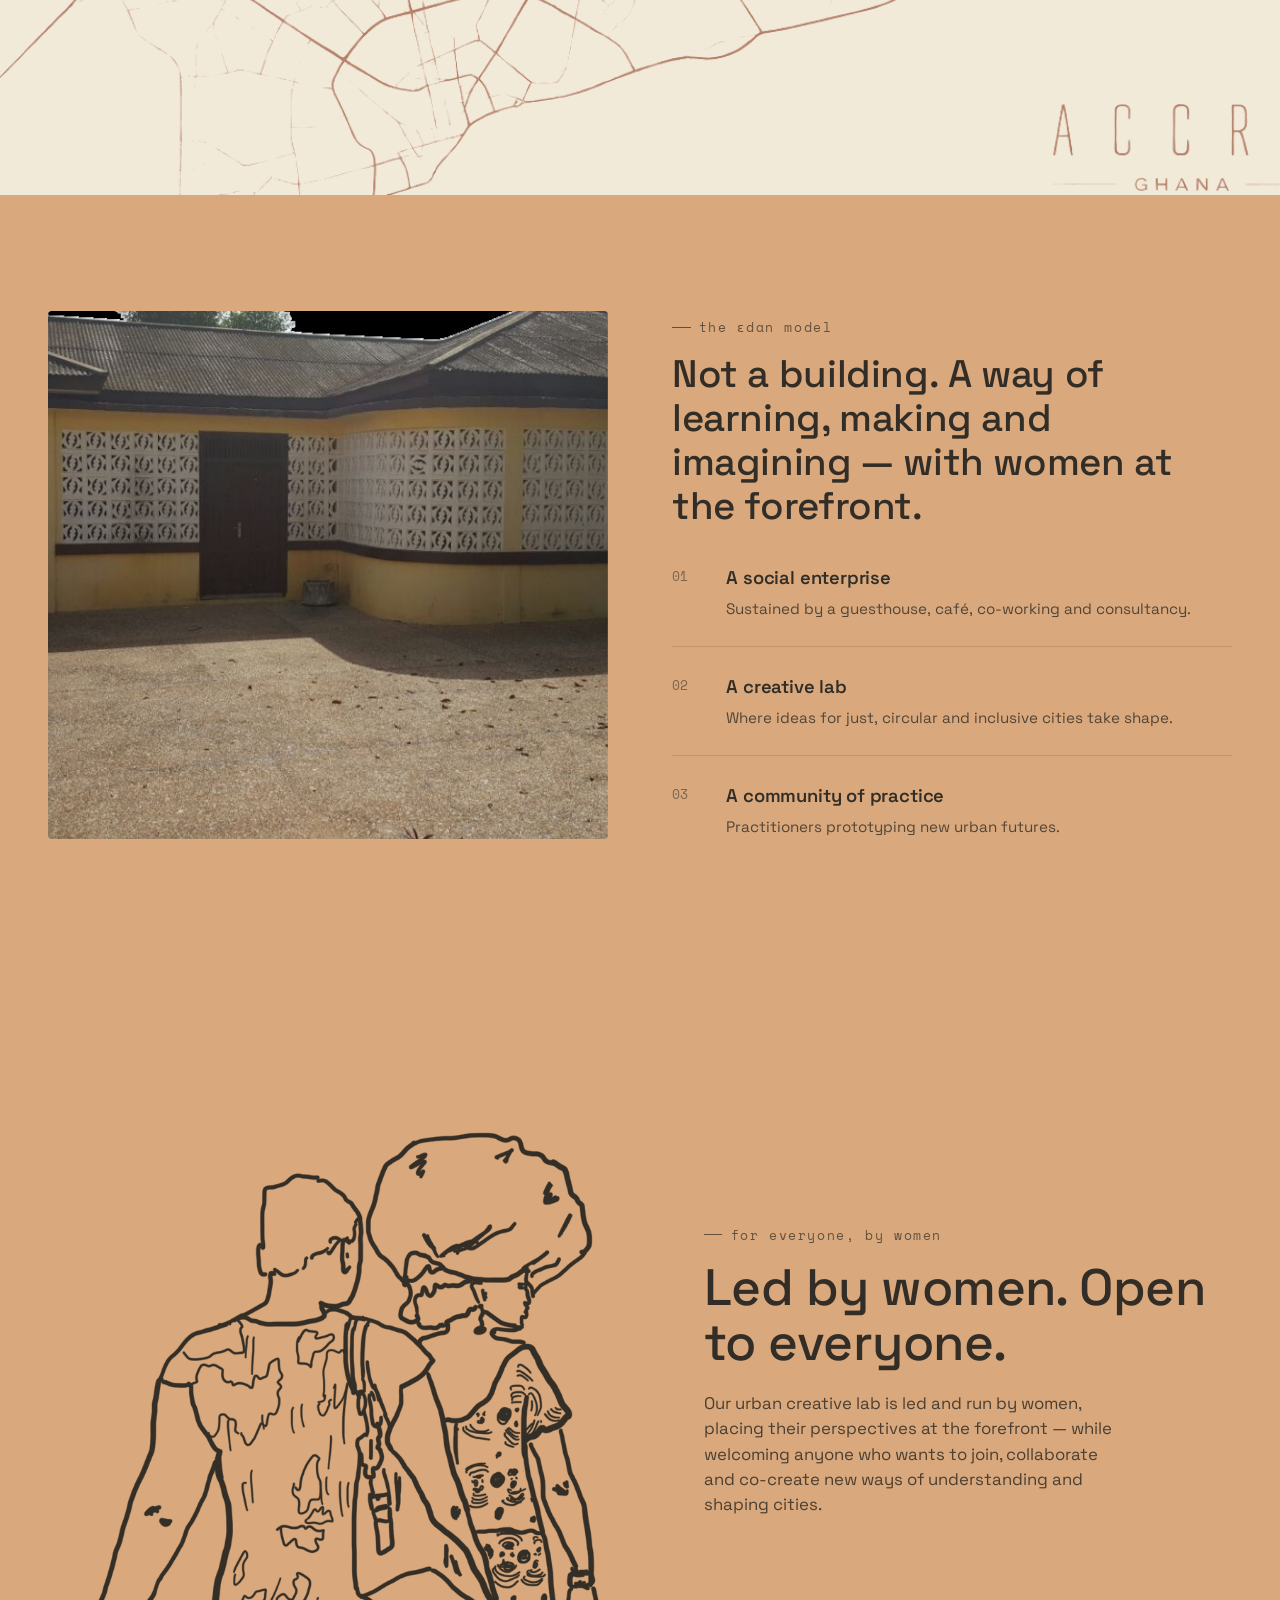
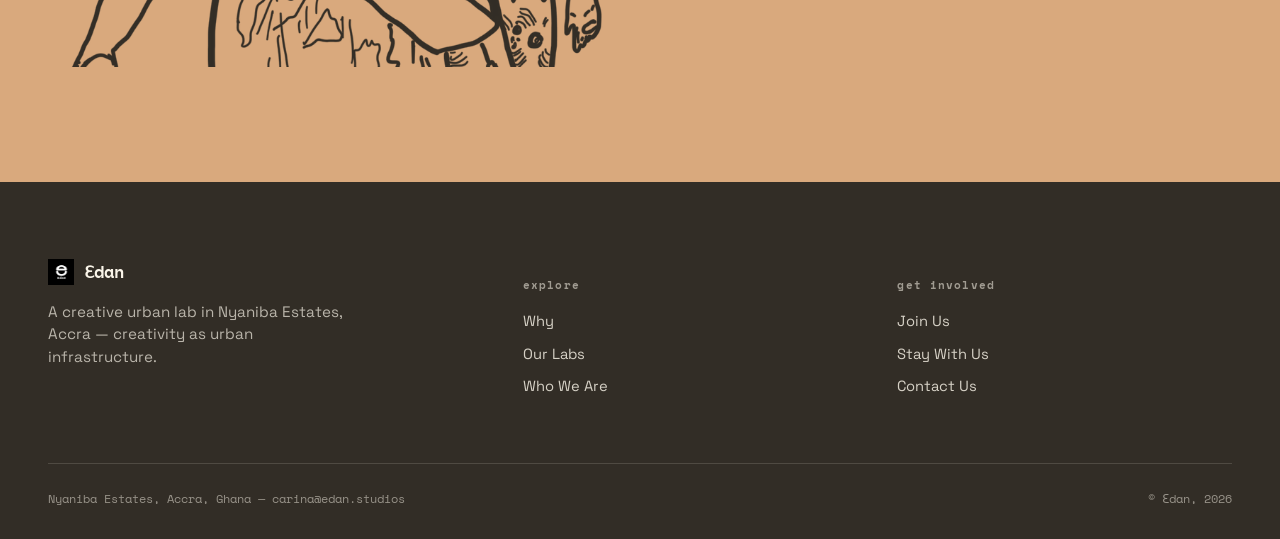
==== commit 0b3e7970: "Update" ====
--- a/index.html
+++ b/index.html
@@ -27,6 +27,7 @@
       <a href="labs.html">Labs</a>
       <a href="get-involved.html">Join Us</a>
       <a href="stay.html">Stay With Us</a>
+      <!-- <a href="spaces.html">Spaces</a> -->
       <a href="contact.html">Contact</a>
       <a href="about.html" class="btn-small">Who We Are</a>
     </nav>
--- a/styles.css
+++ b/styles.css
@@ -953,6 +953,7 @@
   padding-left: 1.2rem;
   position: relative;
 }
+
 .pricing-card .perks li::before{
   content: '✓';
   position: absolute;
